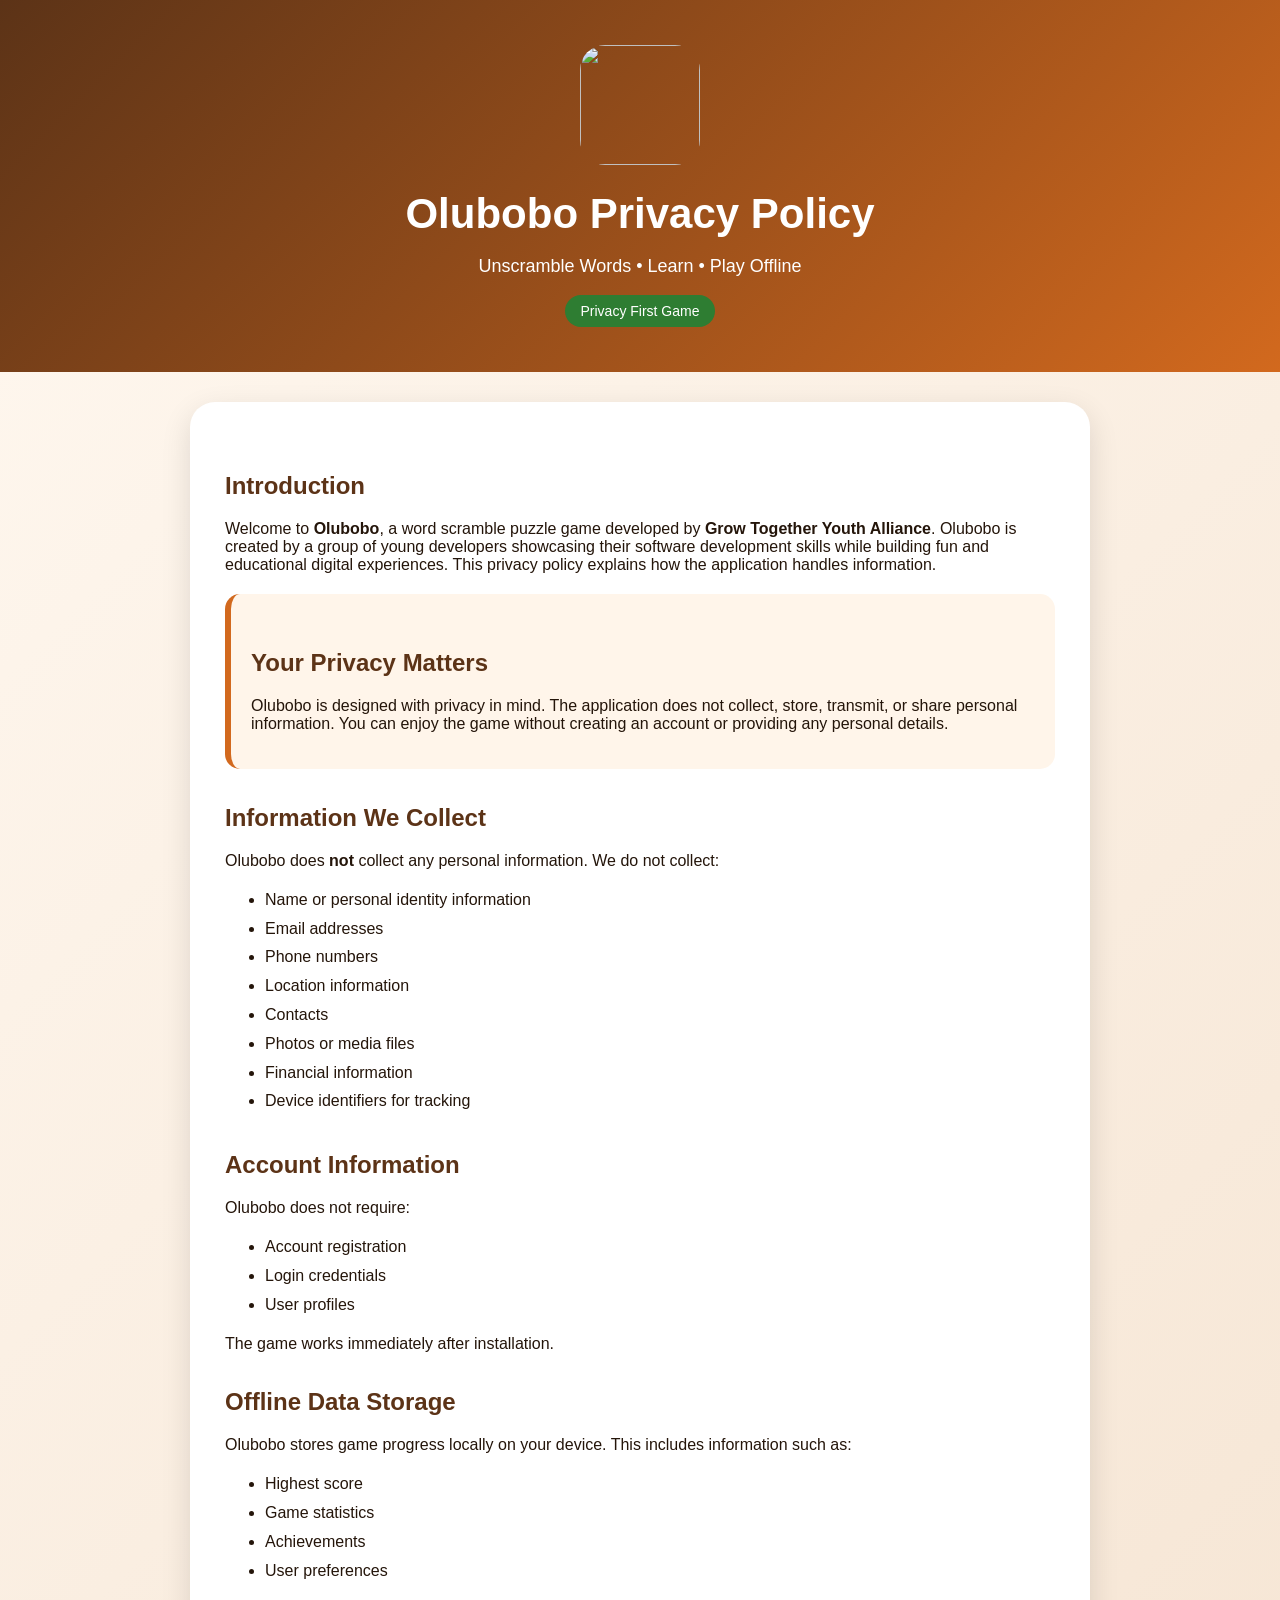
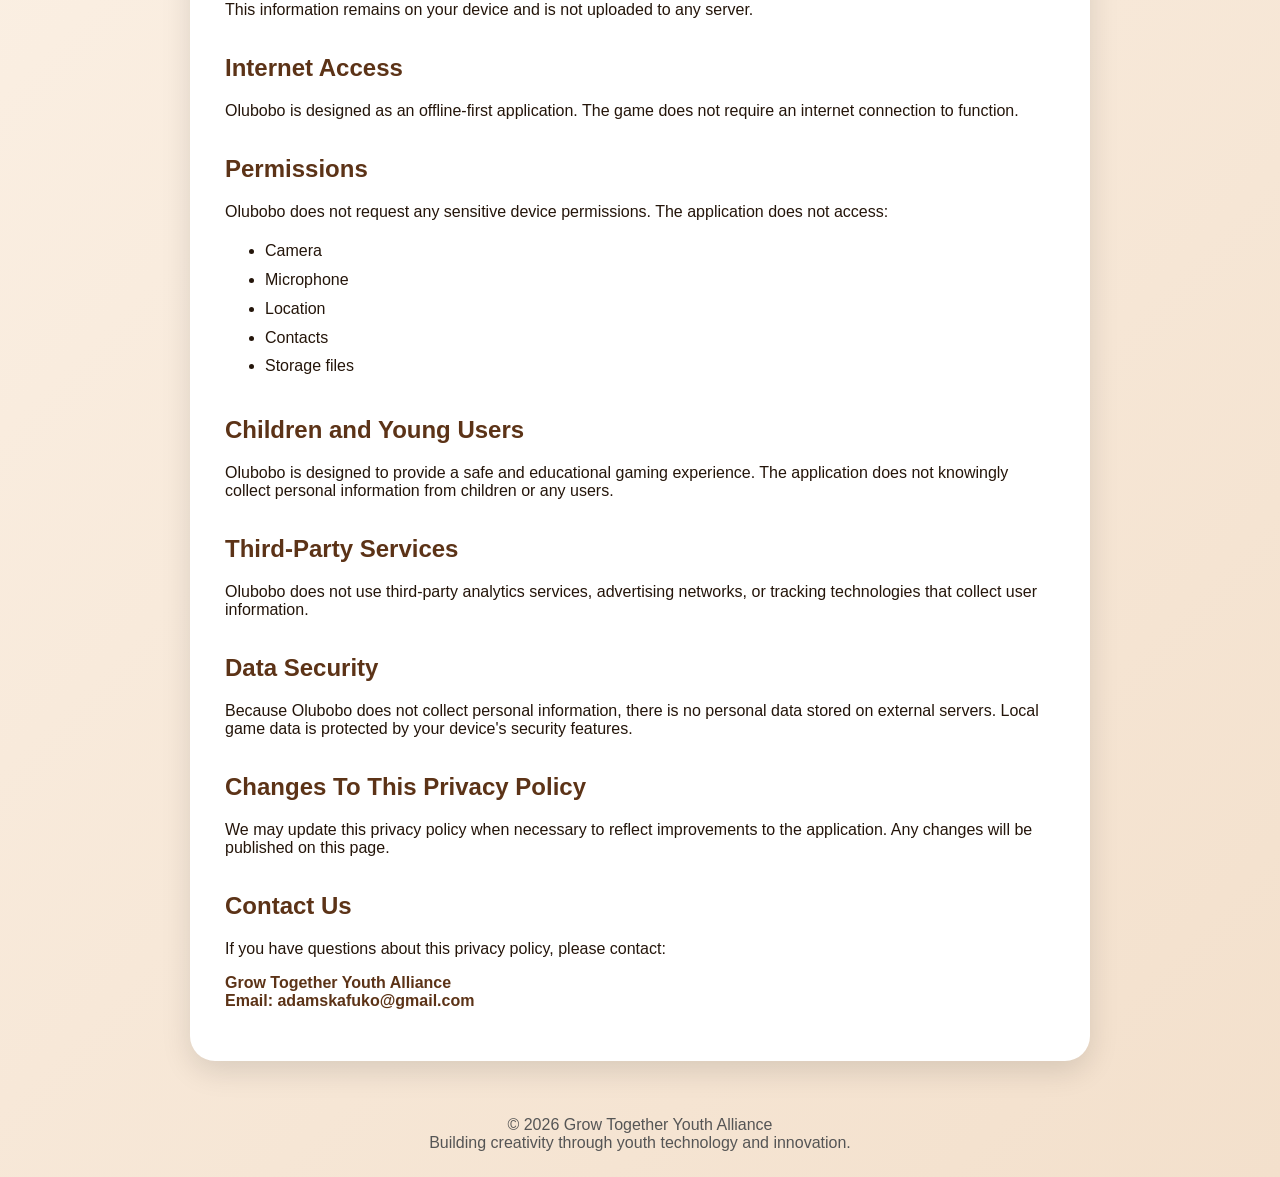
==== olubobo.html @ 9fa78711 "Add files via upload" ====
<!DOCTYPE html>
<html lang="en">

<head>

<meta charset="UTF-8">
<meta name="viewport" content="width=device-width, initial-scale=1.0">

<title>Olubobo Privacy Policy</title>


<style>

:root {

    --brown:#5C3317;
    --light-brown:#D2691E;
    --cream:#FFF8F0;
    --dark:#24150A;
    --green:#2E7D32;

}


* {

    box-sizing:border-box;
    font-family:'Segoe UI', Arial, sans-serif;

}



body {

    margin:0;
    background:
    linear-gradient(
    135deg,
    #FFF8F0,
    #F3E0CC);

    color:var(--dark);

}



.header {

    background:
    linear-gradient(
    135deg,
    var(--brown),
    var(--light-brown));

    color:white;

    padding:45px 20px;

    text-align:center;


}



.logo {

    width:120px;

    height:120px;

    border-radius:25px;

    margin-bottom:15px;

}



.header h1 {

    margin:10px;

    font-size:42px;

}



.header p {

    font-size:18px;

}




.container {


    max-width:900px;

    margin:30px auto;

    background:white;

    padding:35px;

    border-radius:25px;

    box-shadow:
    0 10px 30px rgba(0,0,0,0.12);


}



.card {


    background:#FFF5EA;

    border-left:6px solid var(--light-brown);

    padding:20px;

    border-radius:15px;

    margin:20px 0;


}



h2 {


    color:var(--brown);

    margin-top:35px;

}



ul {

    line-height:1.8;

}



.badge {


    display:inline-block;

    background:var(--green);

    color:white;

    padding:8px 15px;

    border-radius:20px;

    font-size:14px;


}



.footer {


    text-align:center;

    padding:25px;

    color:#555;


}



.email {


    color:var(--brown);

    font-weight:bold;

}



</style>

</head>



<body>



<div class="header">


<!-- Replace with your hosted guide.png image path -->

<img src="guide.png" class="logo">


<h1>Olubobo Privacy Policy</h1>


<p>
Unscramble Words • Learn • Play Offline
</p>


<span class="badge">
Privacy First Game
</span>


</div>





<div class="container">


<h2>Introduction</h2>


<p>

Welcome to <strong>Olubobo</strong>, a word scramble puzzle game developed by 
<strong>Grow Together Youth Alliance</strong>.

Olubobo is created by a group of young developers showcasing their software
development skills while building fun and educational digital experiences.

This privacy policy explains how the application handles information.

</p>





<div class="card">


<h2>Your Privacy Matters</h2>


<p>

Olubobo is designed with privacy in mind.

The application does not collect, store, transmit, or share personal information.

You can enjoy the game without creating an account or providing any personal details.

</p>


</div>





<h2>Information We Collect</h2>


<p>

Olubobo does <strong>not</strong> collect any personal information.

We do not collect:

</p>


<ul>

<li>Name or personal identity information</li>

<li>Email addresses</li>

<li>Phone numbers</li>

<li>Location information</li>

<li>Contacts</li>

<li>Photos or media files</li>

<li>Financial information</li>

<li>Device identifiers for tracking</li>

</ul>






<h2>Account Information</h2>


<p>

Olubobo does not require:

</p>


<ul>

<li>Account registration</li>

<li>Login credentials</li>

<li>User profiles</li>

</ul>

<p>

The game works immediately after installation.

</p>






<h2>Offline Data Storage</h2>


<p>

Olubobo stores game progress locally on your device.

This includes information such as:

</p>


<ul>

<li>Highest score</li>

<li>Game statistics</li>

<li>Achievements</li>

<li>User preferences</li>

</ul>


<p>

This information remains on your device and is not uploaded to any server.

</p>






<h2>Internet Access</h2>


<p>

Olubobo is designed as an offline-first application.

The game does not require an internet connection to function.

</p>






<h2>Permissions</h2>


<p>

Olubobo does not request any sensitive device permissions.

The application does not access:

</p>


<ul>

<li>Camera</li>

<li>Microphone</li>

<li>Location</li>

<li>Contacts</li>

<li>Storage files</li>

</ul>






<h2>Children and Young Users</h2>


<p>

Olubobo is designed to provide a safe and educational gaming experience.

The application does not knowingly collect personal information from children
or any users.

</p>






<h2>Third-Party Services</h2>


<p>

Olubobo does not use third-party analytics services, advertising networks,
or tracking technologies that collect user information.

</p>






<h2>Data Security</h2>


<p>

Because Olubobo does not collect personal information, there is no personal
data stored on external servers.

Local game data is protected by your device's security features.

</p>






<h2>Changes To This Privacy Policy</h2>


<p>

We may update this privacy policy when necessary to reflect improvements
to the application.

Any changes will be published on this page.

</p>






<h2>Contact Us</h2>


<p>

If you have questions about this privacy policy, please contact:

</p>


<p class="email">

Grow Together Youth Alliance<br>

Email:
adamskafuko@gmail.com

</p>




</div>





<div class="footer">


© 2026 Grow Together Youth Alliance<br>

Building creativity through youth technology and innovation.


</div>




</body>

</html>
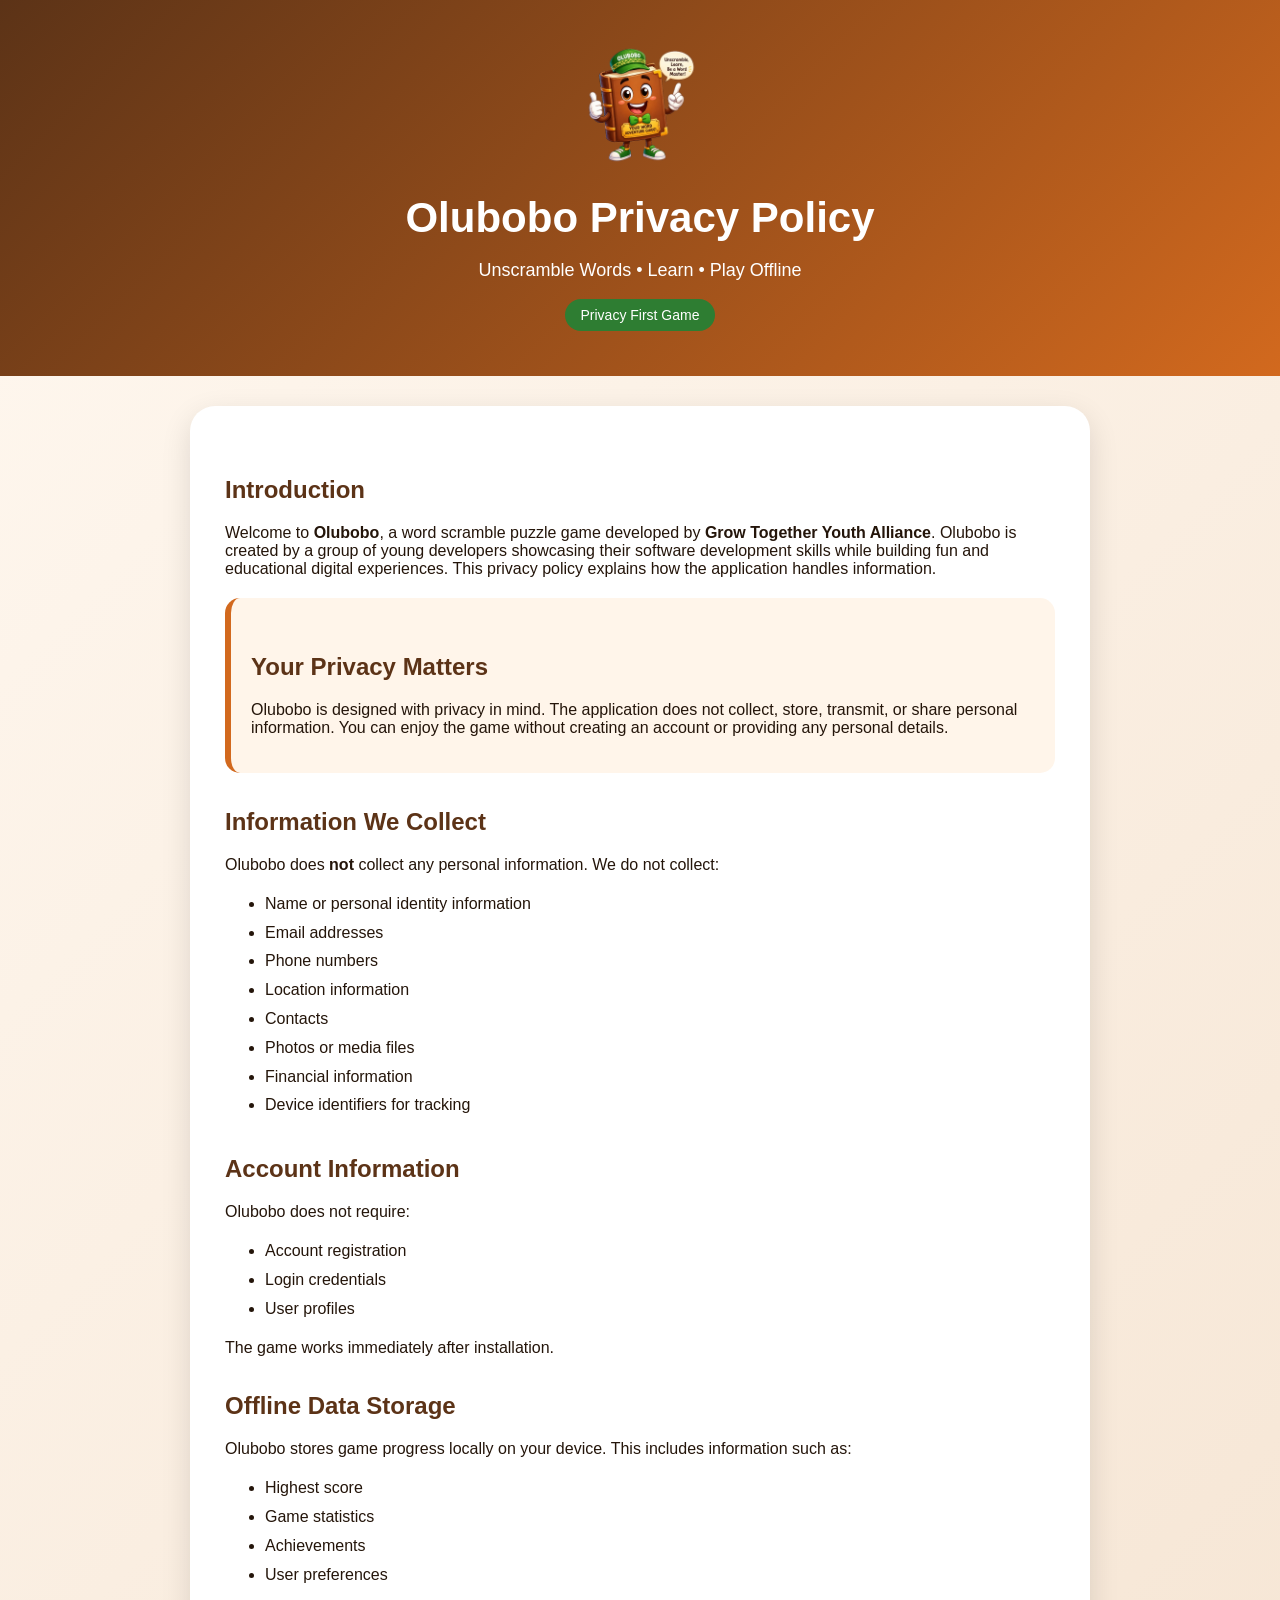
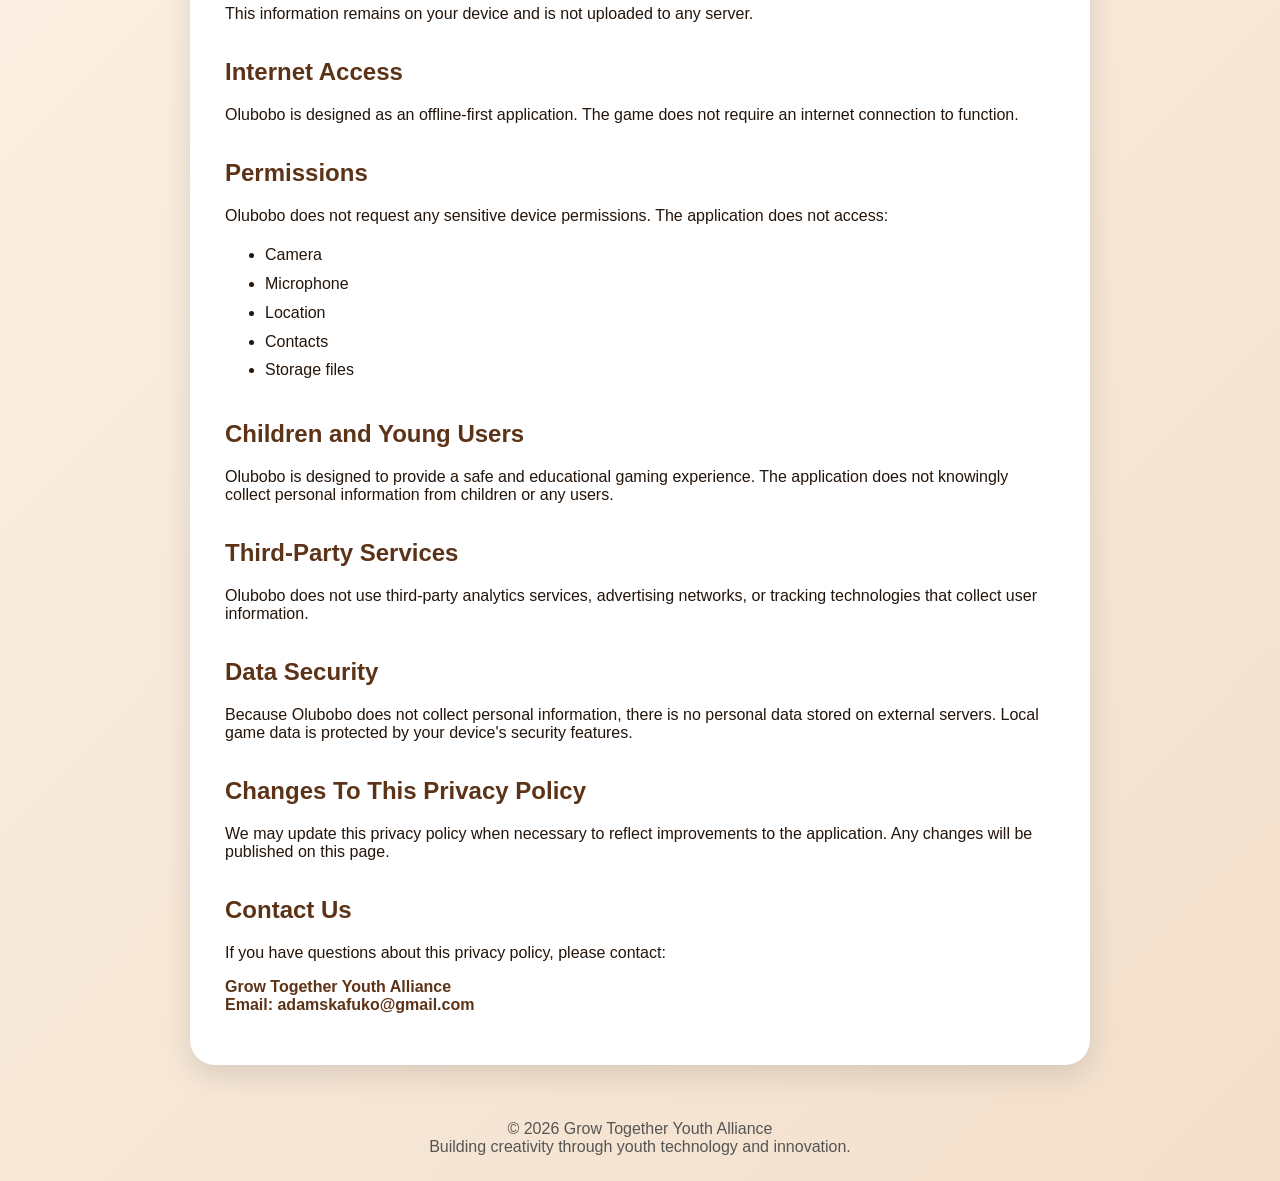
==== commit 3c6883c7: "Update olubobo.html" ====
--- a/olubobo.html
+++ b/olubobo.html
@@ -216,7 +216,7 @@
 
 <!-- Replace with your hosted guide.png image path -->
 
-<img src="guide.png" class="logo">
+<img src="olubobo.png" class="logo">
 
 
 <h1>Olubobo Privacy Policy</h1>
@@ -543,4 +543,4 @@
 
 </body>
 
-</html>+</html>
